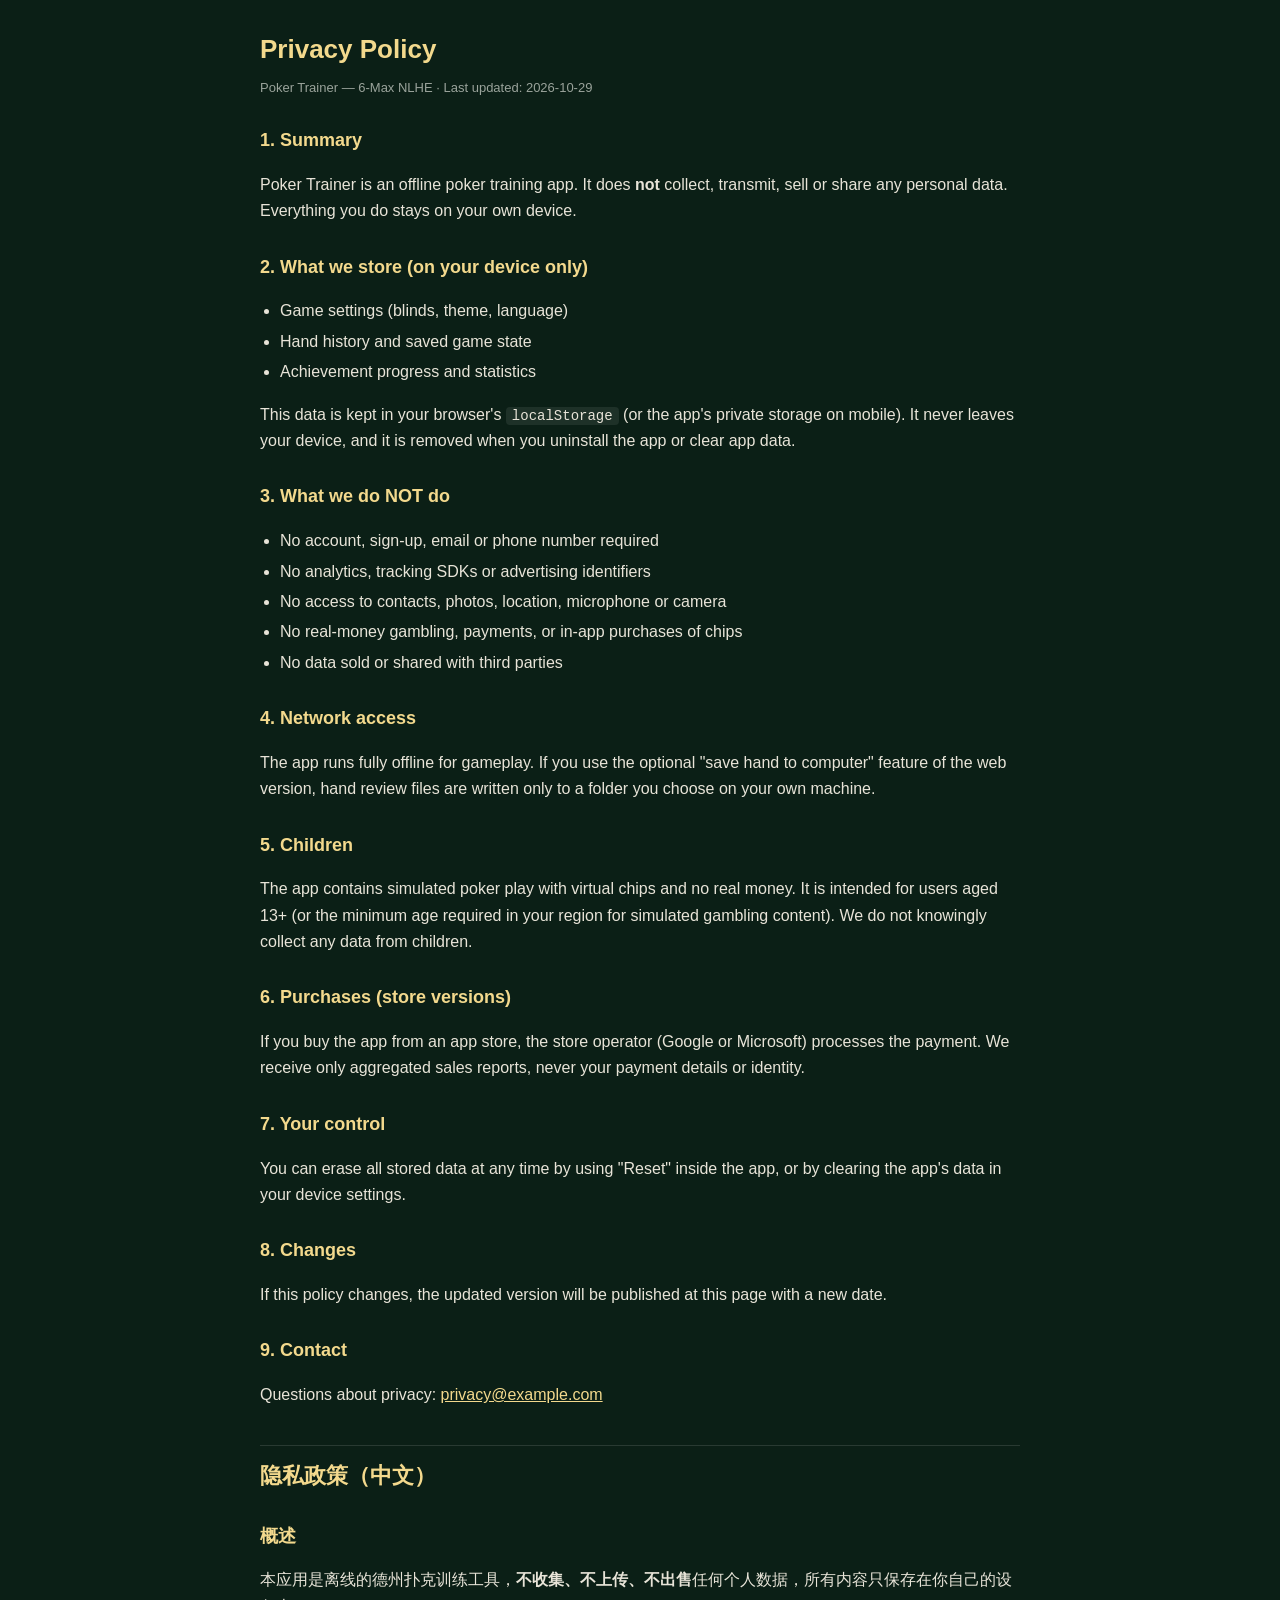
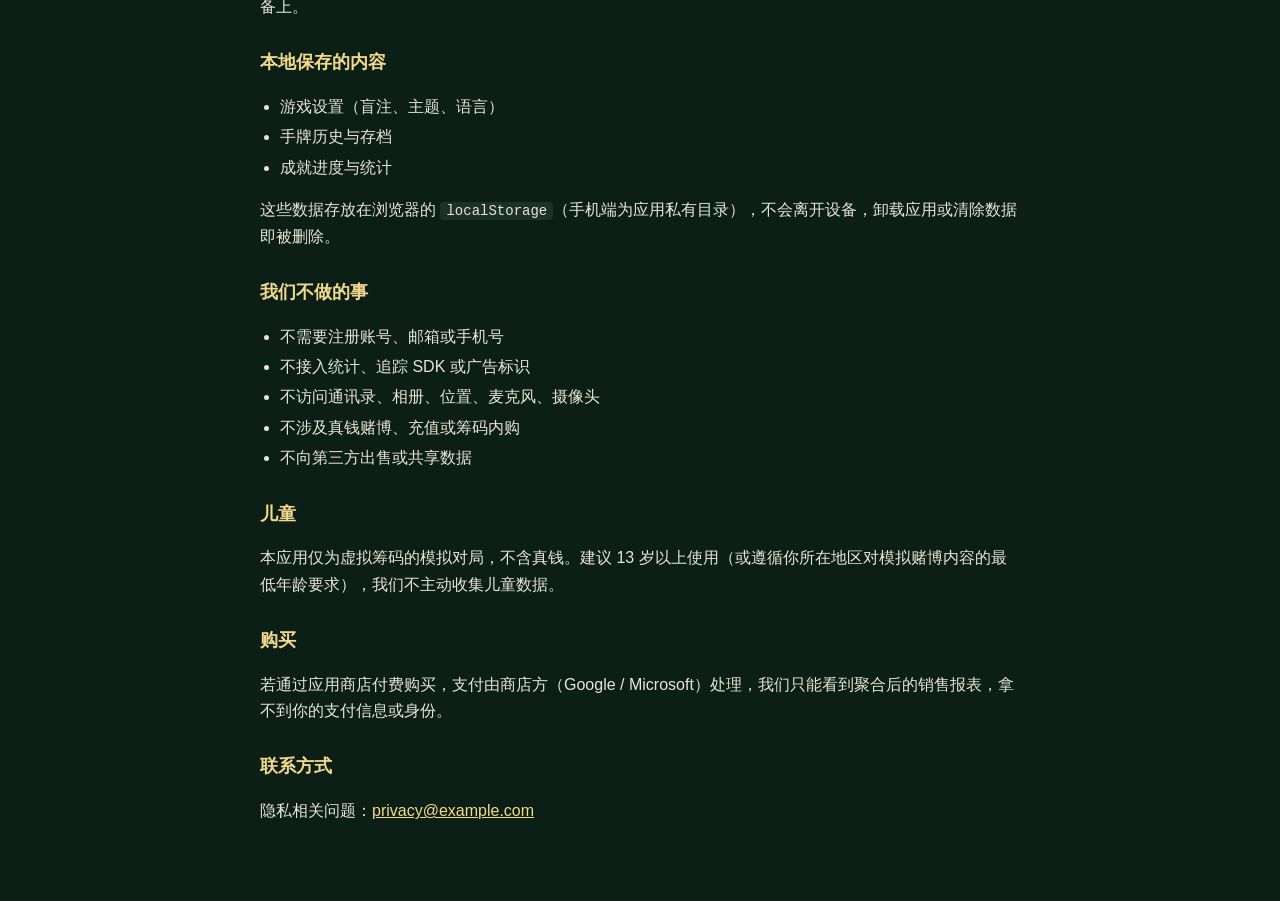
==== poker/privacy.html @ 18b056e0 "Poker Trainer PWA: 8 languages, achievements, offline" ====
<!DOCTYPE html>
<html lang="en">
<head>
<meta charset="utf-8">
<meta name="viewport" content="width=device-width,initial-scale=1">
<title>Privacy Policy · Poker Trainer</title>
<style>
  :root{color-scheme:light dark}
  body{margin:0;padding:28px 20px 60px;font:16px/1.65 -apple-system,BlinkMacSystemFont,"Segoe UI",Roboto,"Noto Sans SC",sans-serif;
       max-width:760px;margin:0 auto;background:#0b1f16;color:#e8e4d8}
  h1{font-size:26px;margin:0 0 6px;color:#f3d98d}
  h2{font-size:18px;margin:28px 0 8px;color:#f3d98d}
  .meta{color:#9aa39b;font-size:13px;margin-bottom:22px}
  ul{padding-left:20px}
  li{margin:4px 0}
  code{background:rgba(255,255,255,.08);padding:1px 6px;border-radius:4px;font-size:14px}
  .sec{border-top:1px solid rgba(255,255,255,.12);margin-top:36px;padding-top:12px}
  a{color:#f3d98d}
</style>
</head>
<body>
<h1>Privacy Policy</h1>
<div class="meta">Poker Trainer — 6-Max NLHE · Last updated: 2026-10-29</div>

<h2>1. Summary</h2>
<p>Poker Trainer is an offline poker training app. It does <b>not</b> collect, transmit, sell or share any personal data. Everything you do stays on your own device.</p>

<h2>2. What we store (on your device only)</h2>
<ul>
  <li>Game settings (blinds, theme, language)</li>
  <li>Hand history and saved game state</li>
  <li>Achievement progress and statistics</li>
</ul>
<p>This data is kept in your browser's <code>localStorage</code> (or the app's private storage on mobile). It never leaves your device, and it is removed when you uninstall the app or clear app data.</p>

<h2>3. What we do NOT do</h2>
<ul>
  <li>No account, sign-up, email or phone number required</li>
  <li>No analytics, tracking SDKs or advertising identifiers</li>
  <li>No access to contacts, photos, location, microphone or camera</li>
  <li>No real-money gambling, payments, or in-app purchases of chips</li>
  <li>No data sold or shared with third parties</li>
</ul>

<h2>4. Network access</h2>
<p>The app runs fully offline for gameplay. If you use the optional "save hand to computer" feature of the web version, hand review files are written only to a folder you choose on your own machine.</p>

<h2>5. Children</h2>
<p>The app contains simulated poker play with virtual chips and no real money. It is intended for users aged 13+ (or the minimum age required in your region for simulated gambling content). We do not knowingly collect any data from children.</p>

<h2>6. Purchases (store versions)</h2>
<p>If you buy the app from an app store, the store operator (Google or Microsoft) processes the payment. We receive only aggregated sales reports, never your payment details or identity.</p>

<h2>7. Your control</h2>
<p>You can erase all stored data at any time by using "Reset" inside the app, or by clearing the app's data in your device settings.</p>

<h2>8. Changes</h2>
<p>If this policy changes, the updated version will be published at this page with a new date.</p>

<h2>9. Contact</h2>
<p>Questions about privacy: <a href="mailto:privacy@example.com">privacy@example.com</a></p>

<div class="sec">
<h1 style="font-size:22px">隐私政策（中文）</h1>
<h2>概述</h2>
<p>本应用是离线的德州扑克训练工具，<b>不收集、不上传、不出售</b>任何个人数据，所有内容只保存在你自己的设备上。</p>
<h2>本地保存的内容</h2>
<ul>
  <li>游戏设置（盲注、主题、语言）</li>
  <li>手牌历史与存档</li>
  <li>成就进度与统计</li>
</ul>
<p>这些数据存放在浏览器的 <code>localStorage</code>（手机端为应用私有目录），不会离开设备，卸载应用或清除数据即被删除。</p>
<h2>我们不做的事</h2>
<ul>
  <li>不需要注册账号、邮箱或手机号</li>
  <li>不接入统计、追踪 SDK 或广告标识</li>
  <li>不访问通讯录、相册、位置、麦克风、摄像头</li>
  <li>不涉及真钱赌博、充值或筹码内购</li>
  <li>不向第三方出售或共享数据</li>
</ul>
<h2>儿童</h2>
<p>本应用仅为虚拟筹码的模拟对局，不含真钱。建议 13 岁以上使用（或遵循你所在地区对模拟赌博内容的最低年龄要求），我们不主动收集儿童数据。</p>
<h2>购买</h2>
<p>若通过应用商店付费购买，支付由商店方（Google / Microsoft）处理，我们只能看到聚合后的销售报表，拿不到你的支付信息或身份。</p>
<h2>联系方式</h2>
<p>隐私相关问题：<a href="mailto:privacy@example.com">privacy@example.com</a></p>
</div>
</body>
</html>
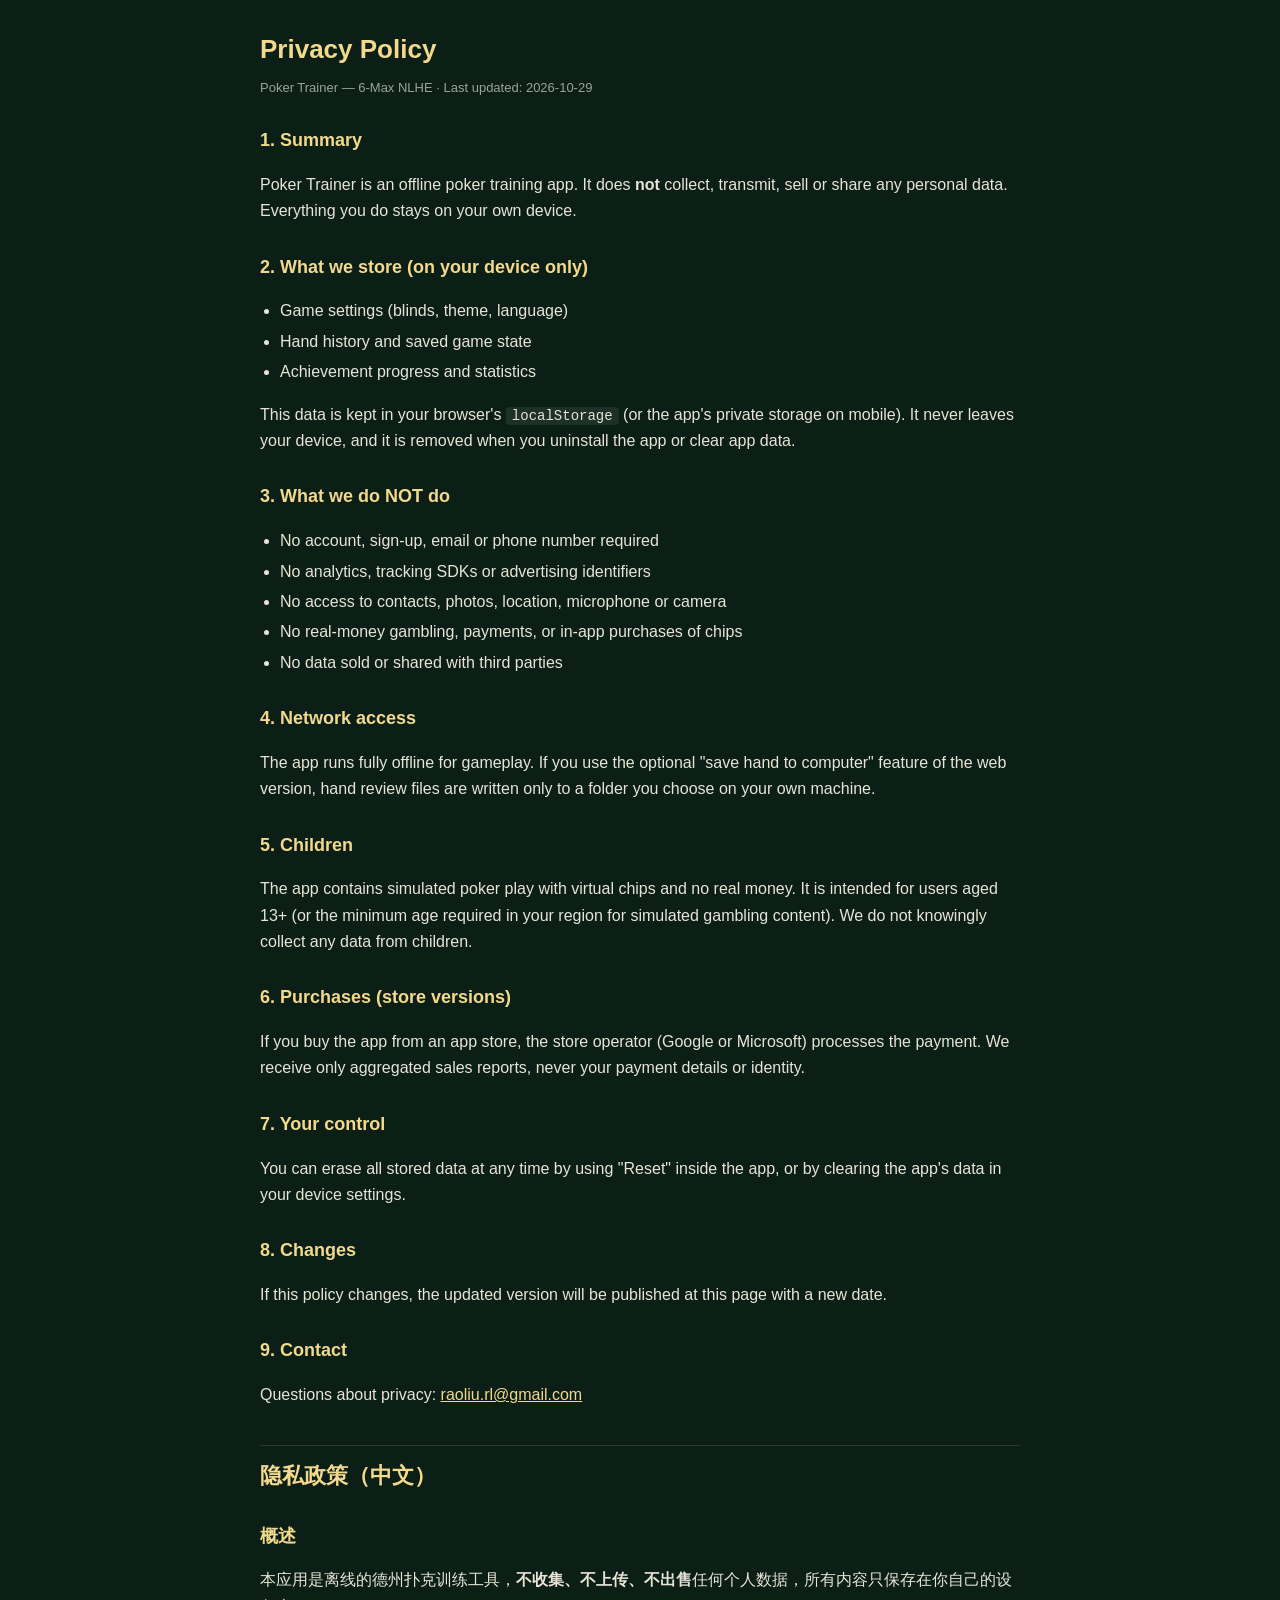
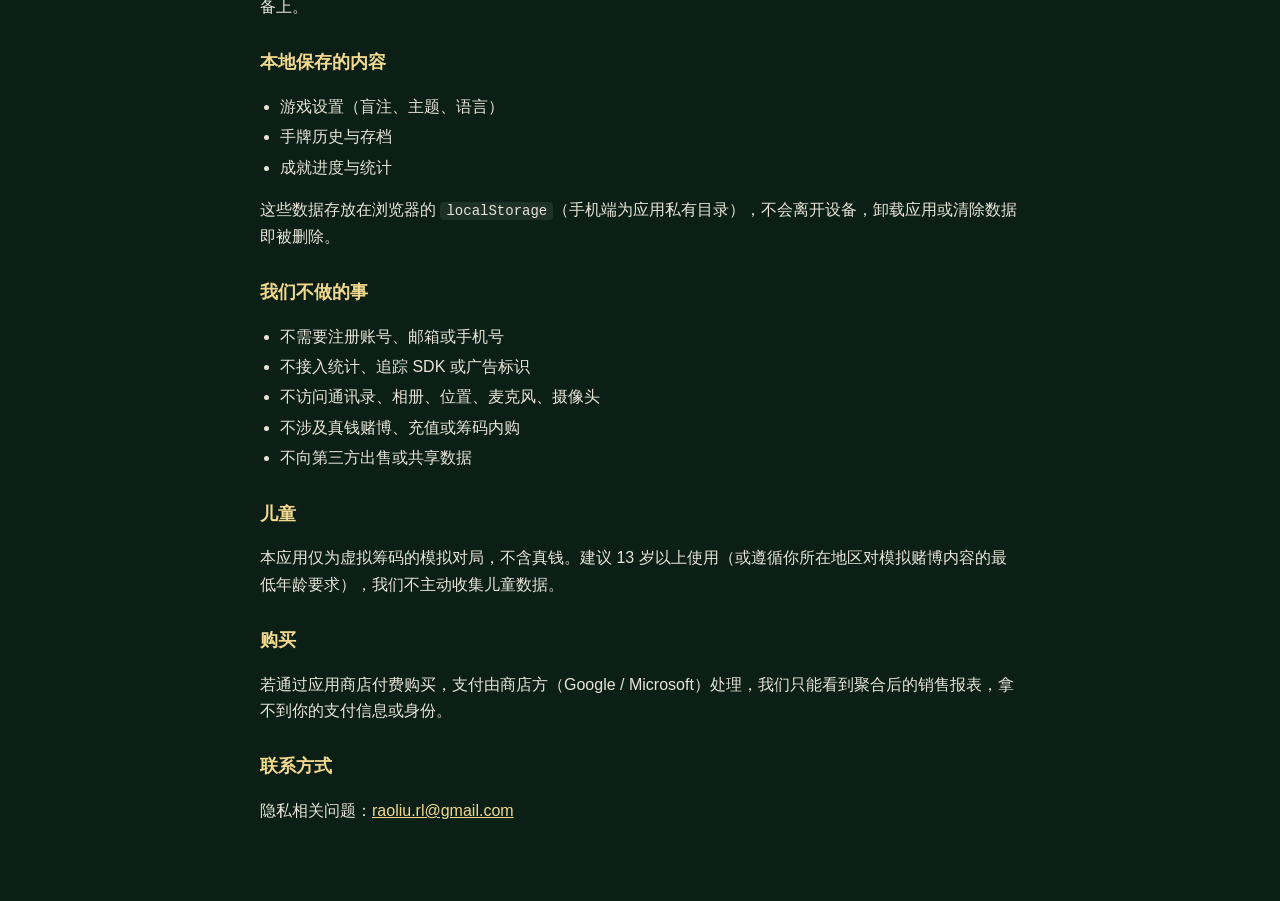
==== commit 4fe34577: "privacy: use real contact email" ====
--- a/poker/privacy.html
+++ b/poker/privacy.html
@@ -58,7 +58,7 @@
 <p>If this policy changes, the updated version will be published at this page with a new date.</p>
 
 <h2>9. Contact</h2>
-<p>Questions about privacy: <a href="mailto:privacy@example.com">privacy@example.com</a></p>
+<p>Questions about privacy: <a href="mailto:raoliu.rl@gmail.com">raoliu.rl@gmail.com</a></p>
 
 <div class="sec">
 <h1 style="font-size:22px">隐私政策（中文）</h1>
@@ -84,7 +84,7 @@
 <h2>购买</h2>
 <p>若通过应用商店付费购买，支付由商店方（Google / Microsoft）处理，我们只能看到聚合后的销售报表，拿不到你的支付信息或身份。</p>
 <h2>联系方式</h2>
-<p>隐私相关问题：<a href="mailto:privacy@example.com">privacy@example.com</a></p>
+<p>隐私相关问题：<a href="mailto:raoliu.rl@gmail.com">raoliu.rl@gmail.com</a></p>
 </div>
 </body>
 </html>
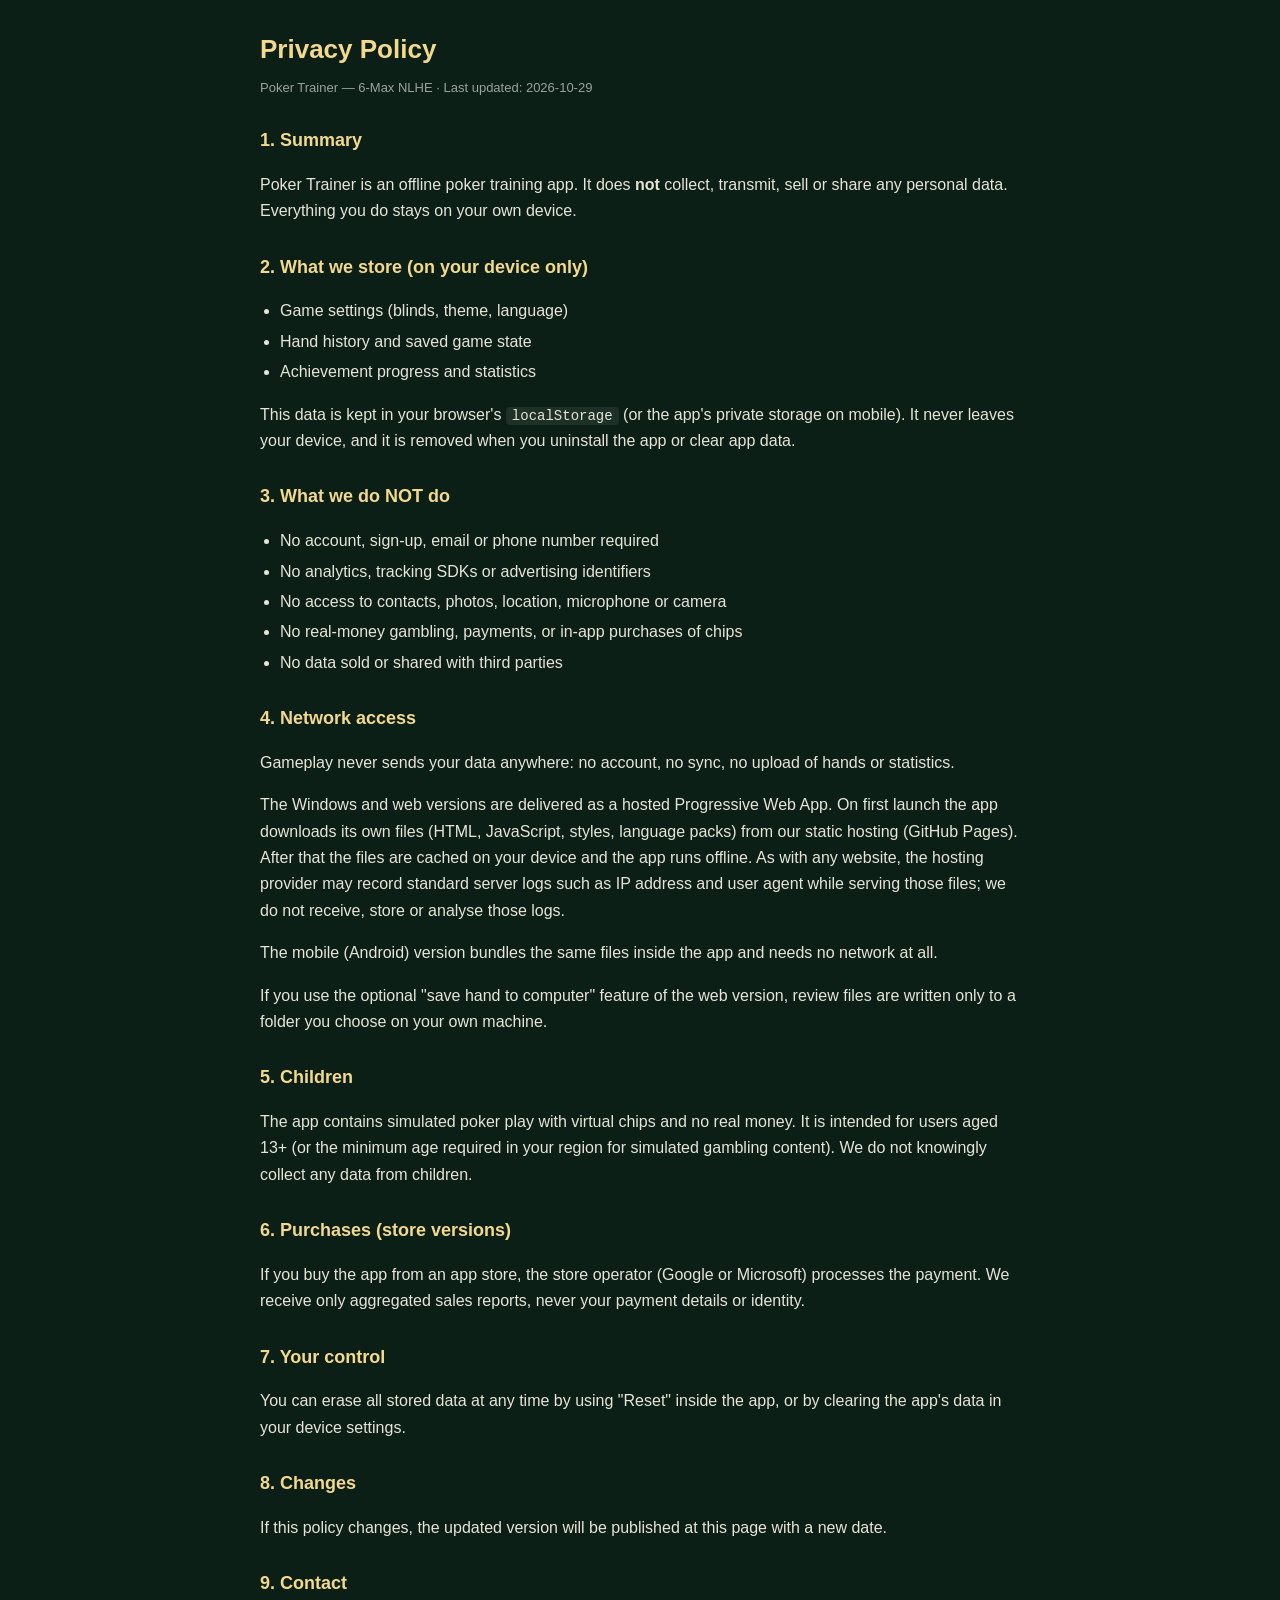
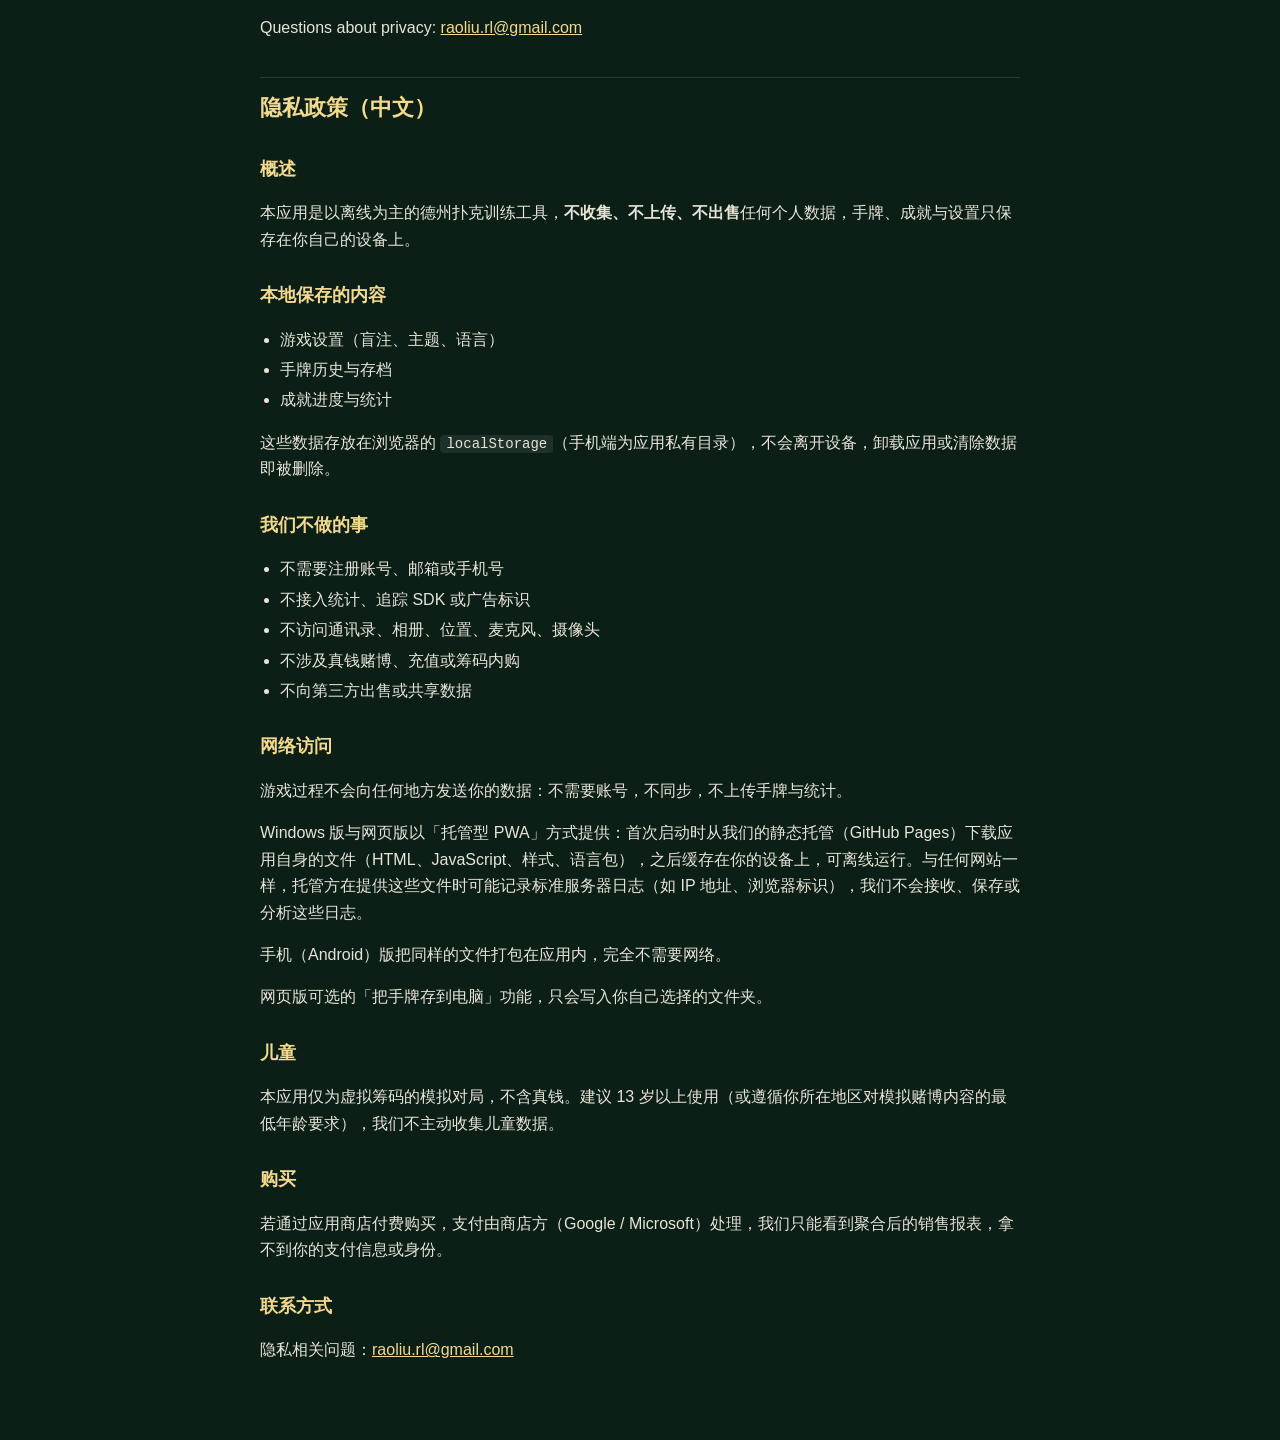
==== commit e86c4df9: "privacy: accurate network disclosure for hosted PWA" ====
--- a/poker/privacy.html
+++ b/poker/privacy.html
@@ -43,7 +43,10 @@
 </ul>
 
 <h2>4. Network access</h2>
-<p>The app runs fully offline for gameplay. If you use the optional "save hand to computer" feature of the web version, hand review files are written only to a folder you choose on your own machine.</p>
+<p>Gameplay never sends your data anywhere: no account, no sync, no upload of hands or statistics.</p>
+<p>The Windows and web versions are delivered as a hosted Progressive Web App. On first launch the app downloads its own files (HTML, JavaScript, styles, language packs) from our static hosting (GitHub Pages). After that the files are cached on your device and the app runs offline. As with any website, the hosting provider may record standard server logs such as IP address and user agent while serving those files; we do not receive, store or analyse those logs.</p>
+<p>The mobile (Android) version bundles the same files inside the app and needs no network at all.</p>
+<p>If you use the optional "save hand to computer" feature of the web version, review files are written only to a folder you choose on your own machine.</p>
 
 <h2>5. Children</h2>
 <p>The app contains simulated poker play with virtual chips and no real money. It is intended for users aged 13+ (or the minimum age required in your region for simulated gambling content). We do not knowingly collect any data from children.</p>
@@ -63,7 +66,7 @@
 <div class="sec">
 <h1 style="font-size:22px">隐私政策（中文）</h1>
 <h2>概述</h2>
-<p>本应用是离线的德州扑克训练工具，<b>不收集、不上传、不出售</b>任何个人数据，所有内容只保存在你自己的设备上。</p>
+<p>本应用是以离线为主的德州扑克训练工具，<b>不收集、不上传、不出售</b>任何个人数据，手牌、成就与设置只保存在你自己的设备上。</p>
 <h2>本地保存的内容</h2>
 <ul>
   <li>游戏设置（盲注、主题、语言）</li>
@@ -79,6 +82,12 @@
   <li>不涉及真钱赌博、充值或筹码内购</li>
   <li>不向第三方出售或共享数据</li>
 </ul>
+<h2>网络访问</h2>
+<p>游戏过程不会向任何地方发送你的数据：不需要账号，不同步，不上传手牌与统计。</p>
+<p>Windows 版与网页版以「托管型 PWA」方式提供：首次启动时从我们的静态托管（GitHub Pages）下载应用自身的文件（HTML、JavaScript、样式、语言包），之后缓存在你的设备上，可离线运行。与任何网站一样，托管方在提供这些文件时可能记录标准服务器日志（如 IP 地址、浏览器标识），我们不会接收、保存或分析这些日志。</p>
+<p>手机（Android）版把同样的文件打包在应用内，完全不需要网络。</p>
+<p>网页版可选的「把手牌存到电脑」功能，只会写入你自己选择的文件夹。</p>
+
 <h2>儿童</h2>
 <p>本应用仅为虚拟筹码的模拟对局，不含真钱。建议 13 岁以上使用（或遵循你所在地区对模拟赌博内容的最低年龄要求），我们不主动收集儿童数据。</p>
 <h2>购买</h2>
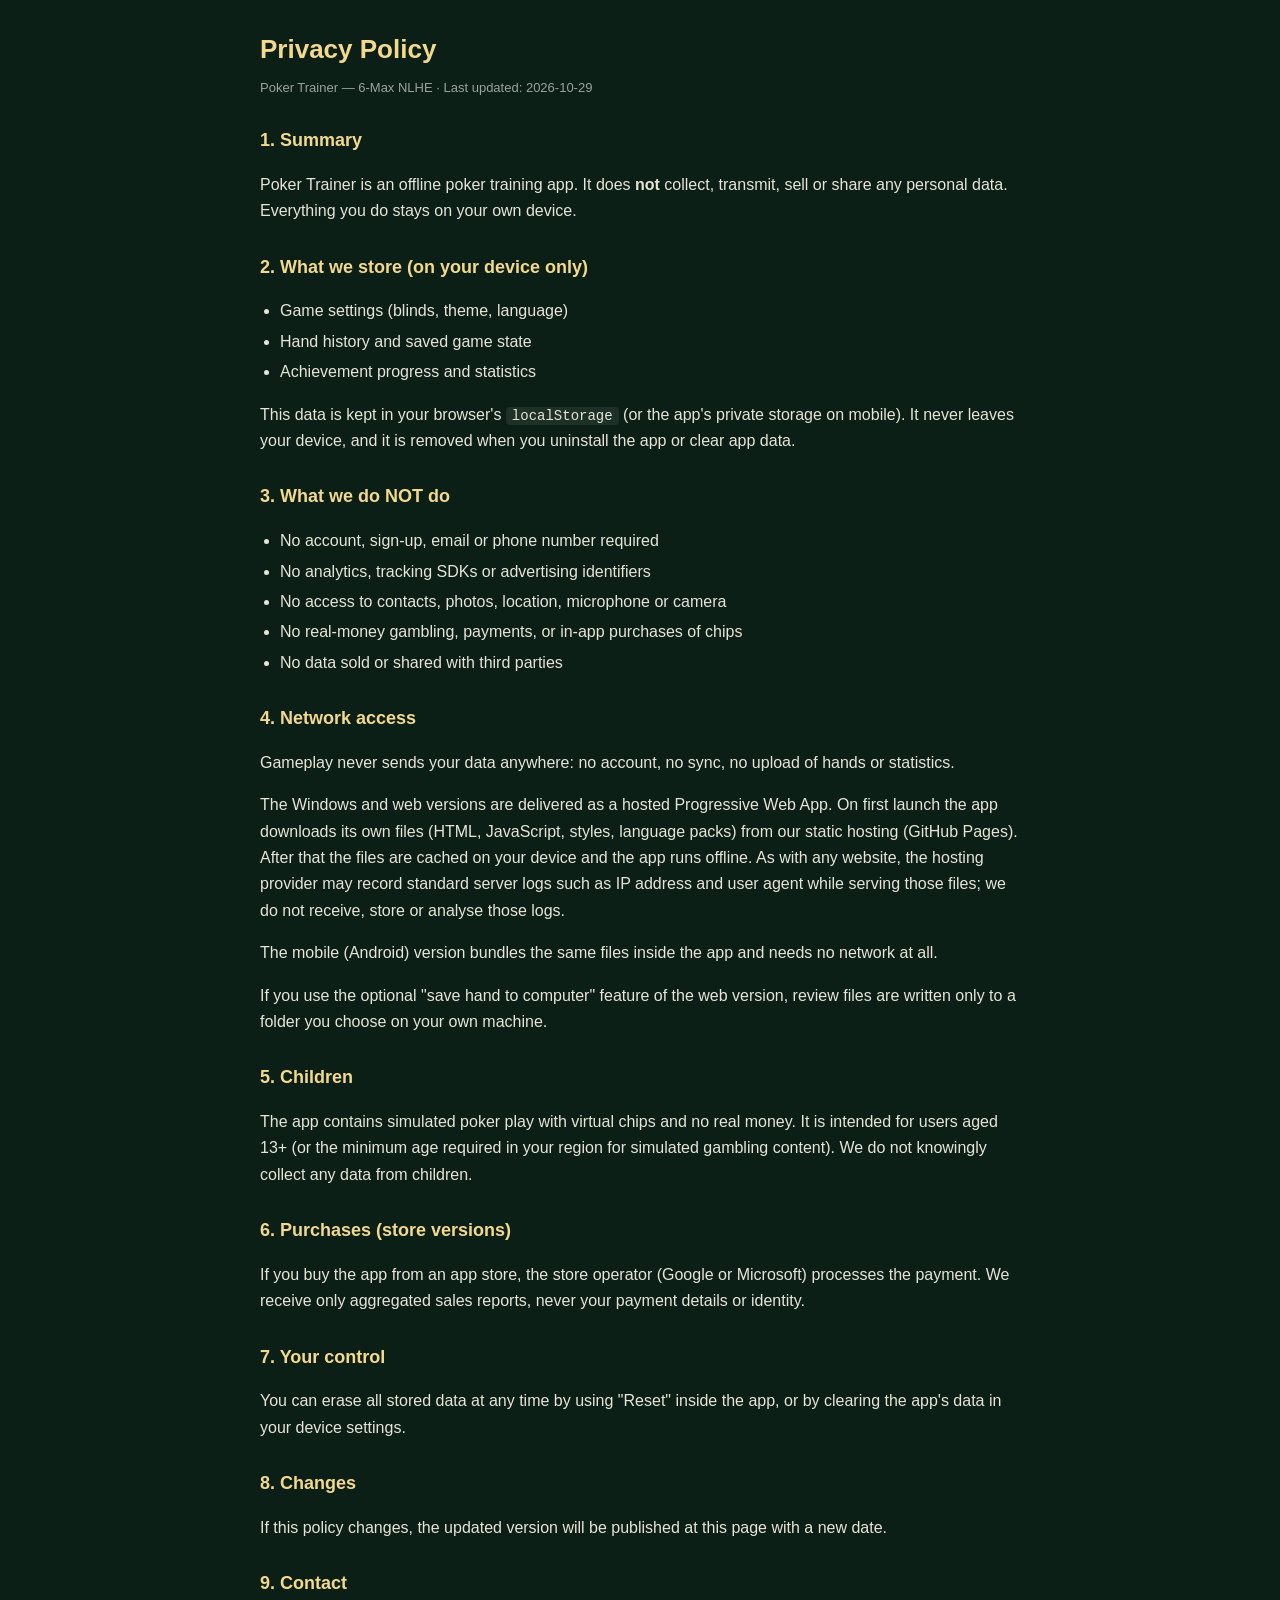
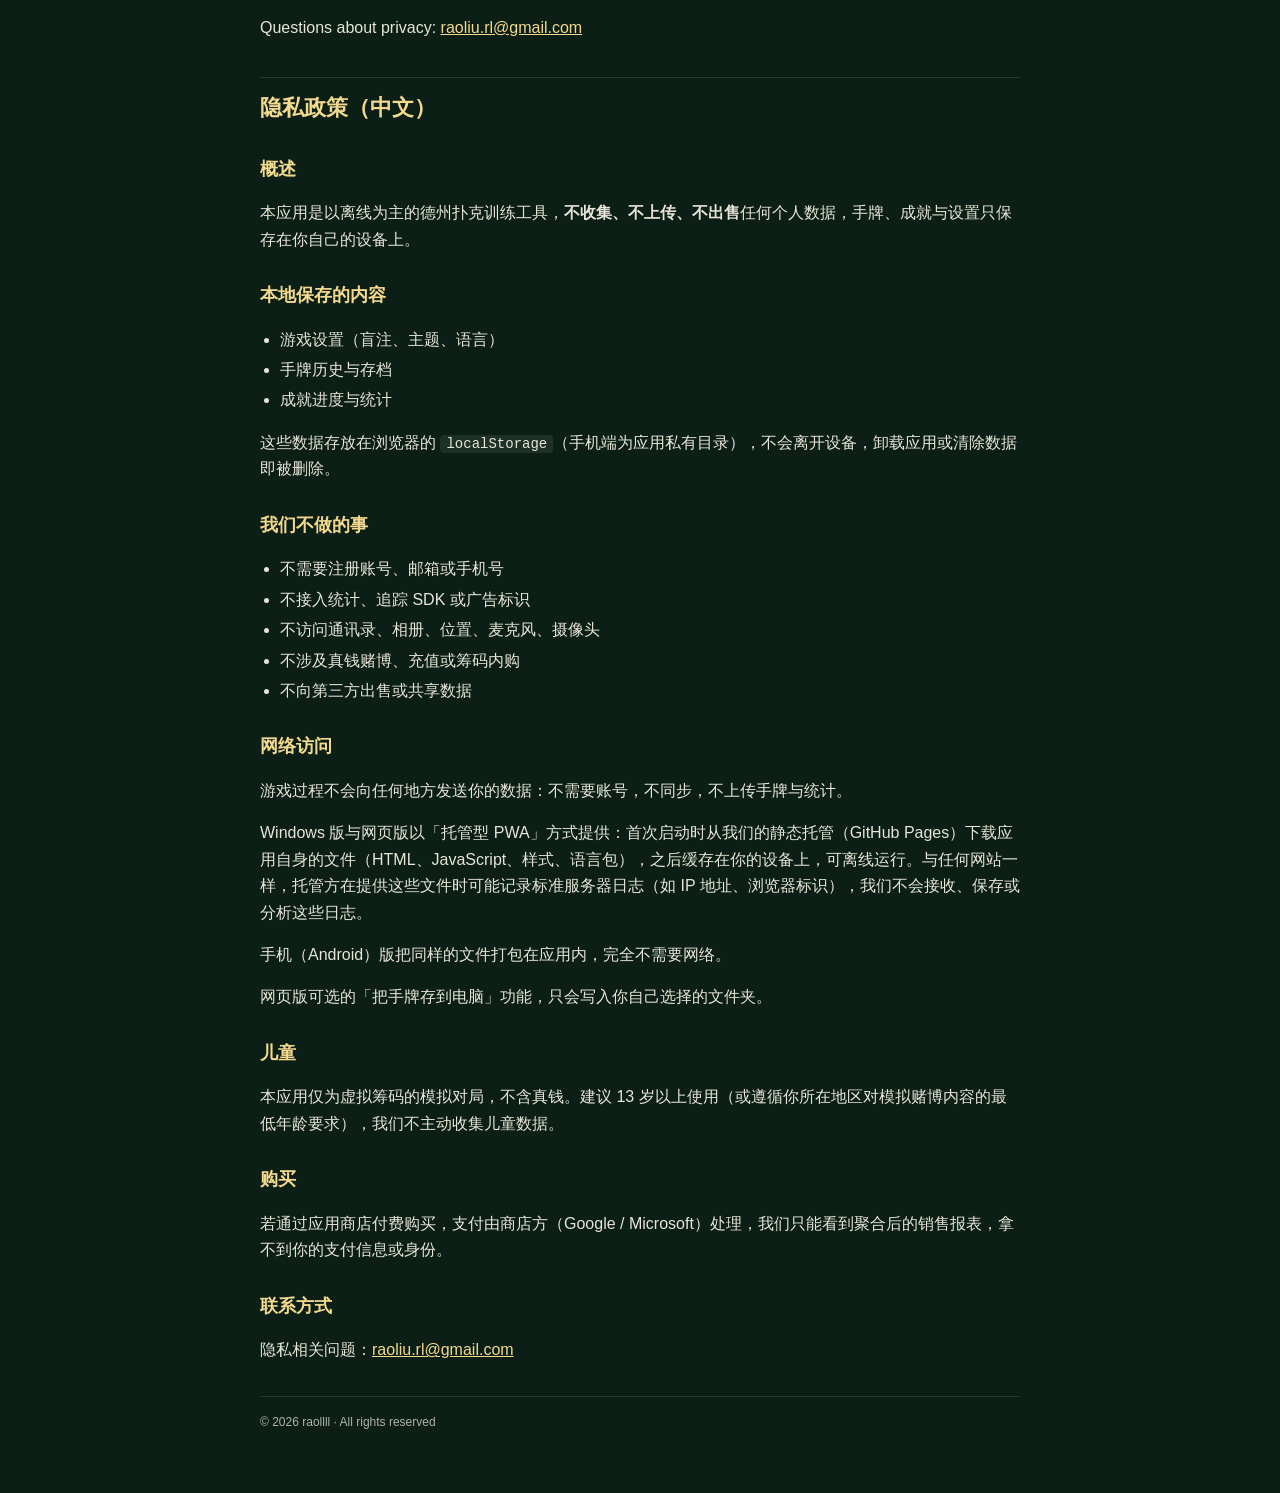
==== commit 8379ead6: "license: proprietary notice (repo, app, menu, privacy)" ====
--- a/poker/privacy.html
+++ b/poker/privacy.html
@@ -95,5 +95,6 @@
 <h2>联系方式</h2>
 <p>隐私相关问题：<a href="mailto:raoliu.rl@gmail.com">raoliu.rl@gmail.com</a></p>
 </div>
+<footer style="margin-top:32px;padding-top:16px;border-top:1px solid rgba(255,255,255,.15);font-size:12px;opacity:.75">© 2026 raollll · All rights reserved</footer>
 </body>
 </html>
